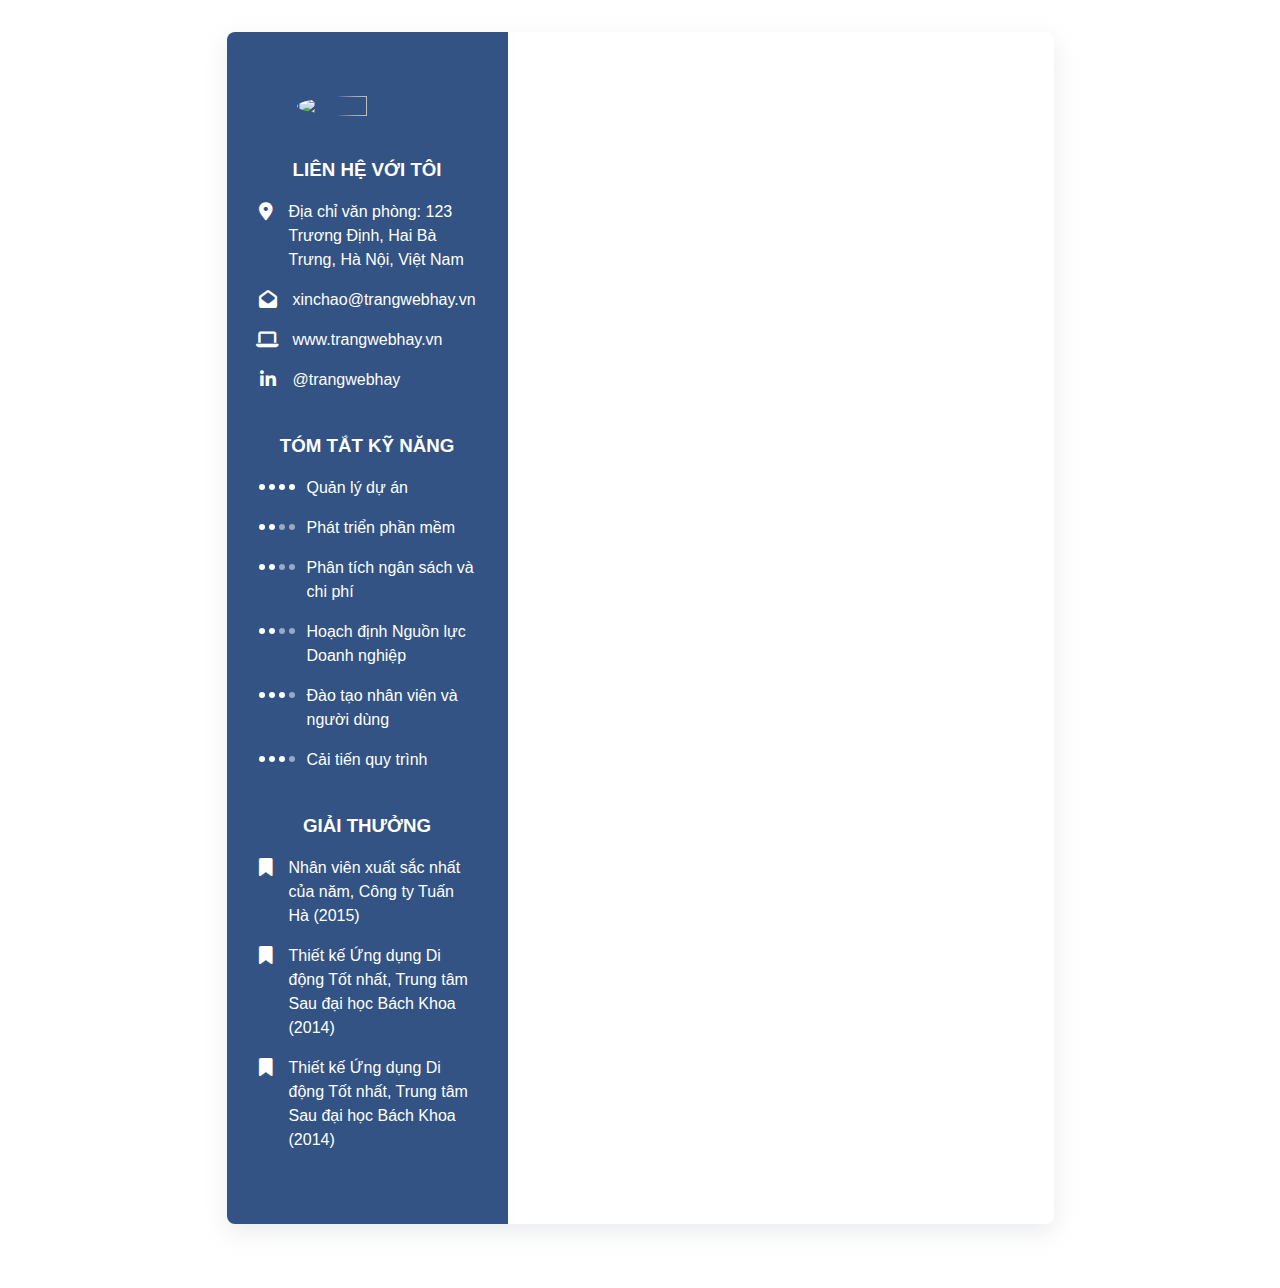
==== cv/index.html @ 25a49c9c "New" ====
<html lang="en">

<head>
    <meta charset="UTF-8">
    <meta name="viewport" content="width=device-width, initial-scale=1.0">
    <link rel="stylesheet" href="https://cdnjs.cloudflare.com/ajax/libs/font-awesome/6.6.0/css/all.min.css">
    <link rel="stylesheet" href="./style.css">
    <title>Document</title>
</head>

<body>
    <main>
        <div class="wrap">
            <aside>
                <!-- Image -->
                <div class="ava">
                    <img class="ava-img"
                        src="https://images.unsplash.com/photo-1633332755192-727a05c4013d?q=80&w=2080&auto=format&fit=crop&ixlib=rb-4.0.3&ixid=M3wxMjA3fDB8MHxwaG90by1wYWdlfHx8fGVufDB8fHx8fA%3D%3D"
                        alt="">
                </div>
                <!-- Contact -->
                <div class="contact">
                    <h3>Liên hệ với tôi</h3>
                    <ul class="menu">
                        <li class="item">
                            <a class="item-link" href="#"><i class="fa-solid fa-location-dot"></i> Địa chỉ văn phòng:
                                123
                                Trương Định, Hai Bà Trưng, Hà Nội, Việt Nam</a>
                        </li>
                        <li class="item"><a class="item-link" href="#"><i class="fa-solid fa-envelope-open"></i>
                                xinchao@trangwebhay.vn</a></li>
                        <li class="item"><a class="item-link" href="#"><i class="fa-solid fa-laptop"></i>
                                www.trangwebhay.vn</a></li>
                        <li class="item"><a class="item-link" href="#"><i class="fa-brands fa-linkedin-in"></i>
                                @trangwebhay</a></li>
                    </ul>
                </div>
                <!-- Skill -->
                <div class="skill">
                    <h3>Tóm tắt kỹ năng</h3>
                    <ul class="menu">
                        <li class="item">
                            <div class="item-wrap">
                                <div class="dot dot-full">
                                    <div></div>
                                    <div></div>
                                    <div></div>
                                    <div></div>
                                </div>
                                <a href="#" class="item-link">Quản lý dự án</a>
                            </div>
                        </li>
                        <li class="item">
                            <div class="item-wrap">
                                <div class="dot dot-full dot-two">
                                    <div></div>
                                    <div></div>
                                    <div></div>
                                    <div></div>
                                </div>
                                <a href="#" class="item-link">Phát triển phần mềm</a>
                            </div>
                        </li>
                        <li class="item">
                            <div class="item-wrap">
                                <div class="dot dot-full dot-two">
                                    <div></div>
                                    <div></div>
                                    <div></div>
                                    <div></div>
                                </div>
                                <a href="#" class="item-link">Phân tích ngân sách và
                                    chi phí</a>
                            </div>
                        </li>
                        <li class="item">
                            <div class="item-wrap">
                                <div class="dot dot-full dot-two">
                                    <div></div>
                                    <div></div>
                                    <div></div>
                                    <div></div>
                                </div>
                                <a href="#" class="item-link">Hoạch định Nguồn lực
                                    Doanh nghiệp</a>
                            </div>
                        </li>
                        <li class="item">
                            <div class="item-wrap">
                                <div class="dot dot-full dot-three">
                                    <div></div>
                                    <div></div>
                                    <div></div>
                                    <div></div>
                                </div>
                                <a href="#" class="item-link">Đào tạo nhân viên và
                                    người dùng</a>
                            </div>
                        </li>
                        <li class="item">
                            <div class="item-wrap">
                                <div class="dot dot-full dot-three">
                                    <div></div>
                                    <div></div>
                                    <div></div>
                                    <div></div>
                                </div>
                                <a href="#" class="item-link">Cải tiến quy trình</a>
                            </div>
                        </li>
                    </ul>
                </div>
                <!-- Skill -->
                <div class="reward">
                    <h3>Giải thưởng</h3>
                    <ul class="menu">
                        <li class="item">
                            <a href="#" class="item-link"> <i class="fa-solid fa-bookmark"></i>Nhân viên xuất sắc nhất
                                của năm, Công ty Tuấn Hà (2015)</a>
                        </li>
                        <li class="item">
                            <a href="#" class="item-link"><i class="fa-solid fa-bookmark"></i> Thiết kế Ứng dụng Di động
                                Tốt nhất, Trung tâm Sau đại học Bách Khoa (2014)</a>
                        </li>
                        <li class="item">
                            <a href="#" class="item-link"><i class="fa-solid fa-bookmark"></i> Thiết kế Ứng dụng Di động
                                Tốt nhất, Trung tâm Sau đại học Bách Khoa (2014)</a>
                        </li>
                    </ul>
                </div>
            </aside>
            <section>

            </section>
        </div>
    </main>
</body>

</html>
---- cv/style.css ----
html,
body {
    width: 100%;
    height: auto;
    min-height: 100%;
}
body {
    margin: 0;
    padding: 0;
    font-size: 16px;
    line-height: 1.5;
    font-family: "Segoe UI", Tahoma, Geneva, Verdana, sans-serif;
    color: #0d0d0d;
}
ul{
    list-style: none;
    margin: 0;
    padding: 0;
}
a{
    text-decoration: none;
    padding: 0;
}
main{
    width: 100%;
    height: auto;
    min-height: 100%;
    padding-bottom: 32px;
}
.wrap{
    width: 100%;
    height: auto;
    max-width: 827px;
    min-height: 100%;
    display: grid;
    grid-auto-flow: column dense;
    grid-template-columns: 1fr 2fr;
    margin: 32px auto;
    box-shadow: rgba(149, 157, 165, 0.2) 0px 8px 24px;
    border-radius: 8px;
    overflow: hidden;
}
aside{
    background-color: #335384;
    padding-bottom: 64px;
}
.ava{
    width: 100%;
    height: auto;
    display: flex;
    align-items: center;
    justify-content: center;
    padding: 64px 0 32px 0;
}
.ava-img{
    width: 50%;
    border-radius: 100%;
}

.contact{
    display: flex;
    flex-direction: column;
    align-items: center;
    color: #FFF;
}
.contact h3, .skill h3, .reward h3{
    margin: 8px 0;
    text-transform: uppercase;
}
.menu{
    width: 100%;
}
.item-wrap{
    display: inline-flex;
    gap: 12px;
    padding-left: 32px;
}
.item-link{
    display: inline-flex;
    gap: 16px;
    padding: 8px 32px;
    color: inherit;
}
.item-link i{
    display: flex;
    align-items: center;
    justify-content: center;
    font-size: 18px;
    line-height: 18px;
    width: 18px;
    height: 18px;
    margin-top: 3px;
}
.skill, .reward{
    display: flex;
    flex-direction: column;
    align-items: center;
    margin-top: 24px;
    color: #FFF;
}
.skill .item-link{
    width: 100%;
    padding: 8px 32px 8px 0;
}
.dot{
    display: inline-flex;
    gap: 4px;
    margin-top: 16px;
}
.dot-full div{
    width: 6px;
    height: 6px;
    background-color: #fff;
    border-radius: 100%;
}
.dot-two div:nth-of-type(3), .dot-two div:nth-of-type(4) {
    opacity: 0.5;
}

.dot-three div:nth-of-type(4){
    opacity: 0.5;
}
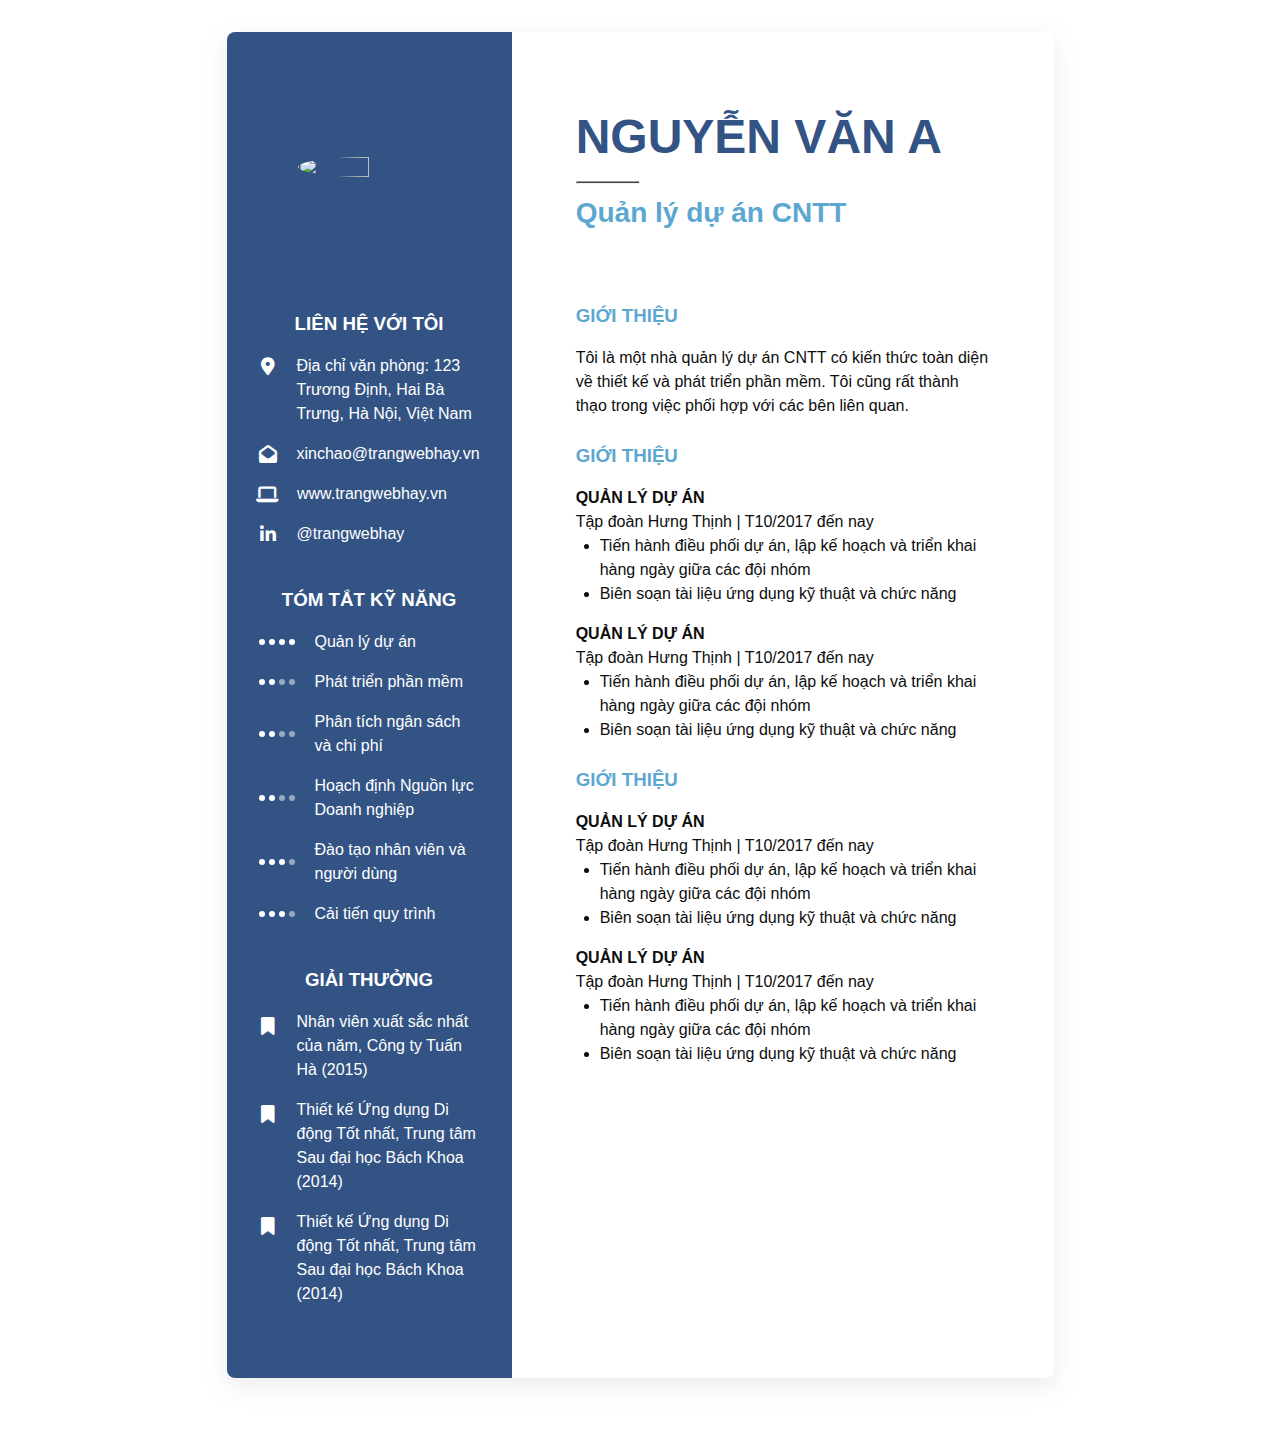
==== commit 531c74cd: "Done" ====
--- a/cv/index.html
+++ b/cv/index.html
@@ -23,16 +23,25 @@
                     <h3>Liên hệ với tôi</h3>
                     <ul class="menu">
                         <li class="item">
-                            <a class="item-link" href="#"><i class="fa-solid fa-location-dot"></i> Địa chỉ văn phòng:
-                                123
-                                Trương Định, Hai Bà Trưng, Hà Nội, Việt Nam</a>
-                        </li>
-                        <li class="item"><a class="item-link" href="#"><i class="fa-solid fa-envelope-open"></i>
-                                xinchao@trangwebhay.vn</a></li>
-                        <li class="item"><a class="item-link" href="#"><i class="fa-solid fa-laptop"></i>
-                                www.trangwebhay.vn</a></li>
-                        <li class="item"><a class="item-link" href="#"><i class="fa-brands fa-linkedin-in"></i>
-                                @trangwebhay</a></li>
+                            <div class="item-outer"><i class="fa-solid fa-location-dot"></i> <span>Địa chỉ văn phòng:
+                                    123
+                                    Trương Định, Hai Bà Trưng, Hà Nội, Việt Nam</span></div>
+                        </li>
+                        <li class="item">
+                            <div class="item-outer"><i class="fa-solid fa-envelope-open"></i>
+                                <span>xinchao@trangwebhay.vn</span>
+                            </div>
+                        </li>
+                        <li class="item">
+                            <div class="item-outer"><i class="fa-solid fa-laptop"></i>
+                                <span>www.trangwebhay.vn</span>
+                            </div>
+                        </li>
+                        <li class="item">
+                            <div class="item-outer"><i class="fa-brands fa-linkedin-in"></i>
+                                <span>@trangwebhay</span>
+                            </div>
+                        </li>
                     </ul>
                 </div>
                 <!-- Skill -->
@@ -40,72 +49,72 @@
                     <h3>Tóm tắt kỹ năng</h3>
                     <ul class="menu">
                         <li class="item">
-                            <div class="item-wrap">
+                            <div class="item-outer">
                                 <div class="dot dot-full">
                                     <div></div>
                                     <div></div>
                                     <div></div>
                                     <div></div>
                                 </div>
-                                <a href="#" class="item-link">Quản lý dự án</a>
-                            </div>
-                        </li>
-                        <li class="item">
-                            <div class="item-wrap">
+                                <span>Quản lý dự án</span>
+                            </div>
+                        </li>
+                        <li class="item">
+                            <div class="item-outer">
                                 <div class="dot dot-full dot-two">
                                     <div></div>
                                     <div></div>
                                     <div></div>
                                     <div></div>
                                 </div>
-                                <a href="#" class="item-link">Phát triển phần mềm</a>
-                            </div>
-                        </li>
-                        <li class="item">
-                            <div class="item-wrap">
+                                <span>Phát triển phần mềm</span>
+                            </div>
+                        </li>
+                        <li class="item">
+                            <div class="item-outer">
                                 <div class="dot dot-full dot-two">
                                     <div></div>
                                     <div></div>
                                     <div></div>
                                     <div></div>
                                 </div>
-                                <a href="#" class="item-link">Phân tích ngân sách và
-                                    chi phí</a>
-                            </div>
-                        </li>
-                        <li class="item">
-                            <div class="item-wrap">
+                                <span>Phân tích ngân sách và
+                                    chi phí</span>
+                            </div>
+                        </li>
+                        <li class="item">
+                            <div class="item-outer">
                                 <div class="dot dot-full dot-two">
                                     <div></div>
                                     <div></div>
                                     <div></div>
                                     <div></div>
                                 </div>
-                                <a href="#" class="item-link">Hoạch định Nguồn lực
-                                    Doanh nghiệp</a>
-                            </div>
-                        </li>
-                        <li class="item">
-                            <div class="item-wrap">
+                                <span>Hoạch định Nguồn lực
+                                    Doanh nghiệp</span>
+                            </div>
+                        </li>
+                        <li class="item">
+                            <div class="item-outer">
                                 <div class="dot dot-full dot-three">
                                     <div></div>
                                     <div></div>
                                     <div></div>
                                     <div></div>
                                 </div>
-                                <a href="#" class="item-link">Đào tạo nhân viên và
-                                    người dùng</a>
-                            </div>
-                        </li>
-                        <li class="item">
-                            <div class="item-wrap">
+                                <span>Đào tạo nhân viên và
+                                    người dùng</span>
+                            </div>
+                        </li>
+                        <li class="item">
+                            <div class="item-outer">
                                 <div class="dot dot-full dot-three">
                                     <div></div>
                                     <div></div>
                                     <div></div>
                                     <div></div>
                                 </div>
-                                <a href="#" class="item-link">Cải tiến quy trình</a>
+                                <span>Cải tiến quy trình</span>
                             </div>
                         </li>
                     </ul>
@@ -115,22 +124,89 @@
                     <h3>Giải thưởng</h3>
                     <ul class="menu">
                         <li class="item">
-                            <a href="#" class="item-link"> <i class="fa-solid fa-bookmark"></i>Nhân viên xuất sắc nhất
-                                của năm, Công ty Tuấn Hà (2015)</a>
-                        </li>
-                        <li class="item">
-                            <a href="#" class="item-link"><i class="fa-solid fa-bookmark"></i> Thiết kế Ứng dụng Di động
-                                Tốt nhất, Trung tâm Sau đại học Bách Khoa (2014)</a>
-                        </li>
-                        <li class="item">
-                            <a href="#" class="item-link"><i class="fa-solid fa-bookmark"></i> Thiết kế Ứng dụng Di động
-                                Tốt nhất, Trung tâm Sau đại học Bách Khoa (2014)</a>
+                            <div class="item-outer"> <i class="fa-solid fa-bookmark"></i><span>Nhân viên xuất sắc nhất
+                                    của năm, Công ty Tuấn Hà (2015)</span></div>
+                        </li>
+                        <li class="item">
+                            <div class="item-outer"><i class="fa-solid fa-bookmark"></i> <span>Thiết kế Ứng dụng Di động
+                                    Tốt nhất, Trung tâm Sau đại học Bách Khoa (2014)</span></div>
+                        </li>
+                        <li class="item">
+                            <div class="item-outer"><i class="fa-solid fa-bookmark"></i> <span>Thiết kế Ứng dụng Di động
+                                    Tốt nhất, Trung tâm Sau đại học Bách Khoa (2014)</span></div>
                         </li>
                     </ul>
                 </div>
             </aside>
             <section>
-
+                <div class="headline">
+                    <p class="headline-name">NGUYỄN VĂN A</p>
+                    <hr>
+                    <p class="headline-status">Quản lý dự án CNTT</p>
+                </div>
+                <div class="content-outer">
+                    <div class="content-wrap">
+                        <h3 class="content-header">
+                            Giới thiệu
+                        </h3>
+                        <div class="content-box">
+                            <p class="content-smallDesc"> Tôi là một nhà quản lý dự án CNTT có kiến thức
+                                toàn diện về thiết kế và phát triển phần mềm. Tôi
+                                cũng rất thành thạo trong việc phối hợp với các bên
+                                liên quan.</p>
+    
+                        </div>
+                    </div>
+                    <div class="content-wrap">
+                        <h3 class="content-header">
+                            Giới thiệu
+                        </h3>
+                        
+                        <div class="content-box">
+                            <h4>Quản lý Dự án</h4>
+                            <p class="content-smallDesc">Tập đoàn Hưng Thịnh | T10/2017 đến nay</p>
+                            <ul class="content-menu">
+                                <li>Tiến hành điều phối dự án, lập kế hoạch và triển khai hàng ngày giữa các đội nhóm</li>
+                                <li>Biên soạn tài liệu ứng dụng kỹ thuật và chức năng</li>
+                            </ul>
+    
+                        </div>
+                        <div class="content-box">
+                            <h4>Quản lý Dự án</h4>
+                            <p class="content-smallDesc">Tập đoàn Hưng Thịnh | T10/2017 đến nay</p>
+                            <ul class="content-menu">
+                                <li>Tiến hành điều phối dự án, lập kế hoạch và triển khai hàng ngày giữa các đội nhóm</li>
+                                <li>Biên soạn tài liệu ứng dụng kỹ thuật và chức năng</li>
+                            </ul>
+    
+                        </div>
+                    </div>
+                    <div class="content-wrap">
+                        <h3 class="content-header">
+                            Giới thiệu
+                        </h3>
+                        
+                        <div class="content-box">
+                            <h4>Quản lý Dự án</h4>
+                            <p class="content-smallDesc">Tập đoàn Hưng Thịnh | T10/2017 đến nay</p>
+                            <ul class="content-menu">
+                                <li>Tiến hành điều phối dự án, lập kế hoạch và triển khai hàng ngày giữa các đội nhóm</li>
+                                <li>Biên soạn tài liệu ứng dụng kỹ thuật và chức năng</li>
+                            </ul>
+    
+                        </div>
+                        <div class="content-box">
+                            <h4>Quản lý Dự án</h4>
+                            <p class="content-smallDesc">Tập đoàn Hưng Thịnh | T10/2017 đến nay</p>
+                            <ul class="content-menu">
+                                <li>Tiến hành điều phối dự án, lập kế hoạch và triển khai hàng ngày giữa các đội nhóm</li>
+                                <li>Biên soạn tài liệu ứng dụng kỹ thuật và chức năng</li>
+                            </ul>
+    
+                        </div>
+                    </div>
+                </div>
+                
             </section>
         </div>
     </main>
--- a/cv/style.css
+++ b/cv/style.css
@@ -12,13 +12,11 @@
     font-family: "Segoe UI", Tahoma, Geneva, Verdana, sans-serif;
     color: #0d0d0d;
 }
+p{
+    margin: 0;
+}
 ul{
-    list-style: none;
     margin: 0;
-    padding: 0;
-}
-a{
-    text-decoration: none;
     padding: 0;
 }
 main{
@@ -47,10 +45,10 @@
 .ava{
     width: 100%;
     height: auto;
+    min-height: 270px;
     display: flex;
     align-items: center;
     justify-content: center;
-    padding: 64px 0 32px 0;
 }
 .ava-img{
     width: 50%;
@@ -70,26 +68,30 @@
 .menu{
     width: 100%;
 }
-.item-wrap{
+.item-outer{
+    width: inherit;
+    height: auto;
     display: inline-flex;
-    gap: 12px;
-    padding-left: 32px;
+    gap: 20px;
+    padding: 8px 32px;
 }
-.item-link{
-    display: inline-flex;
-    gap: 16px;
-    padding: 8px 32px;
-    color: inherit;
+.item-outer i, .item-outer span{
+    display: inline;
 }
-.item-link i{
+.item-outer i{
     display: flex;
     align-items: center;
     justify-content: center;
     font-size: 18px;
     line-height: 18px;
-    width: 18px;
+    width: auto;
     height: 18px;
-    margin-top: 3px;
+    min-width: 18px;
+    margin-top: 4px;
+}
+.item-outer span{
+    width: 100%;
+    display: flex;
 }
 .skill, .reward{
     display: flex;
@@ -98,14 +100,10 @@
     margin-top: 24px;
     color: #FFF;
 }
-.skill .item-link{
-    width: 100%;
-    padding: 8px 32px 8px 0;
-}
 .dot{
     display: inline-flex;
+    align-items: center;
     gap: 4px;
-    margin-top: 16px;
 }
 .dot-full div{
     width: 6px;
@@ -119,4 +117,58 @@
 
 .dot-three div:nth-of-type(4){
     opacity: 0.5;
-}+}
+.reward i{
+    margin-top: 8px;
+}
+
+.headline{
+    display: flex;
+    flex-direction: column;
+    justify-content: center;
+    min-height: 270px;
+    padding: 0 64px;
+   
+}
+.headline hr{
+    width: 15%;
+    height: 1px;
+    margin-left: 0;
+    border-radius: 100px;
+    background-color: #444440;
+    
+}
+.headline-name{
+    font-weight:600;
+    font-size: 48px;
+    color: #335384;
+}
+.headline-status{
+    font-weight:600;
+    font-size: 28px;
+    color: #5ba7d1;
+}
+
+.content-outer{
+    display: flex;
+    flex-direction: column;
+    gap: 24px;
+    padding: 0 64px;
+}
+.content-wrap{
+    display: flex;
+    flex-direction: column;
+    gap: 16px;
+}
+.content-header{
+    color: #5ba7d1;
+}
+.content-header, .content-outer h4{
+    margin: 0;
+    text-transform: uppercase;
+}
+.content-menu{
+    list-style: disc;
+    padding-left: 24px;
+}
+
